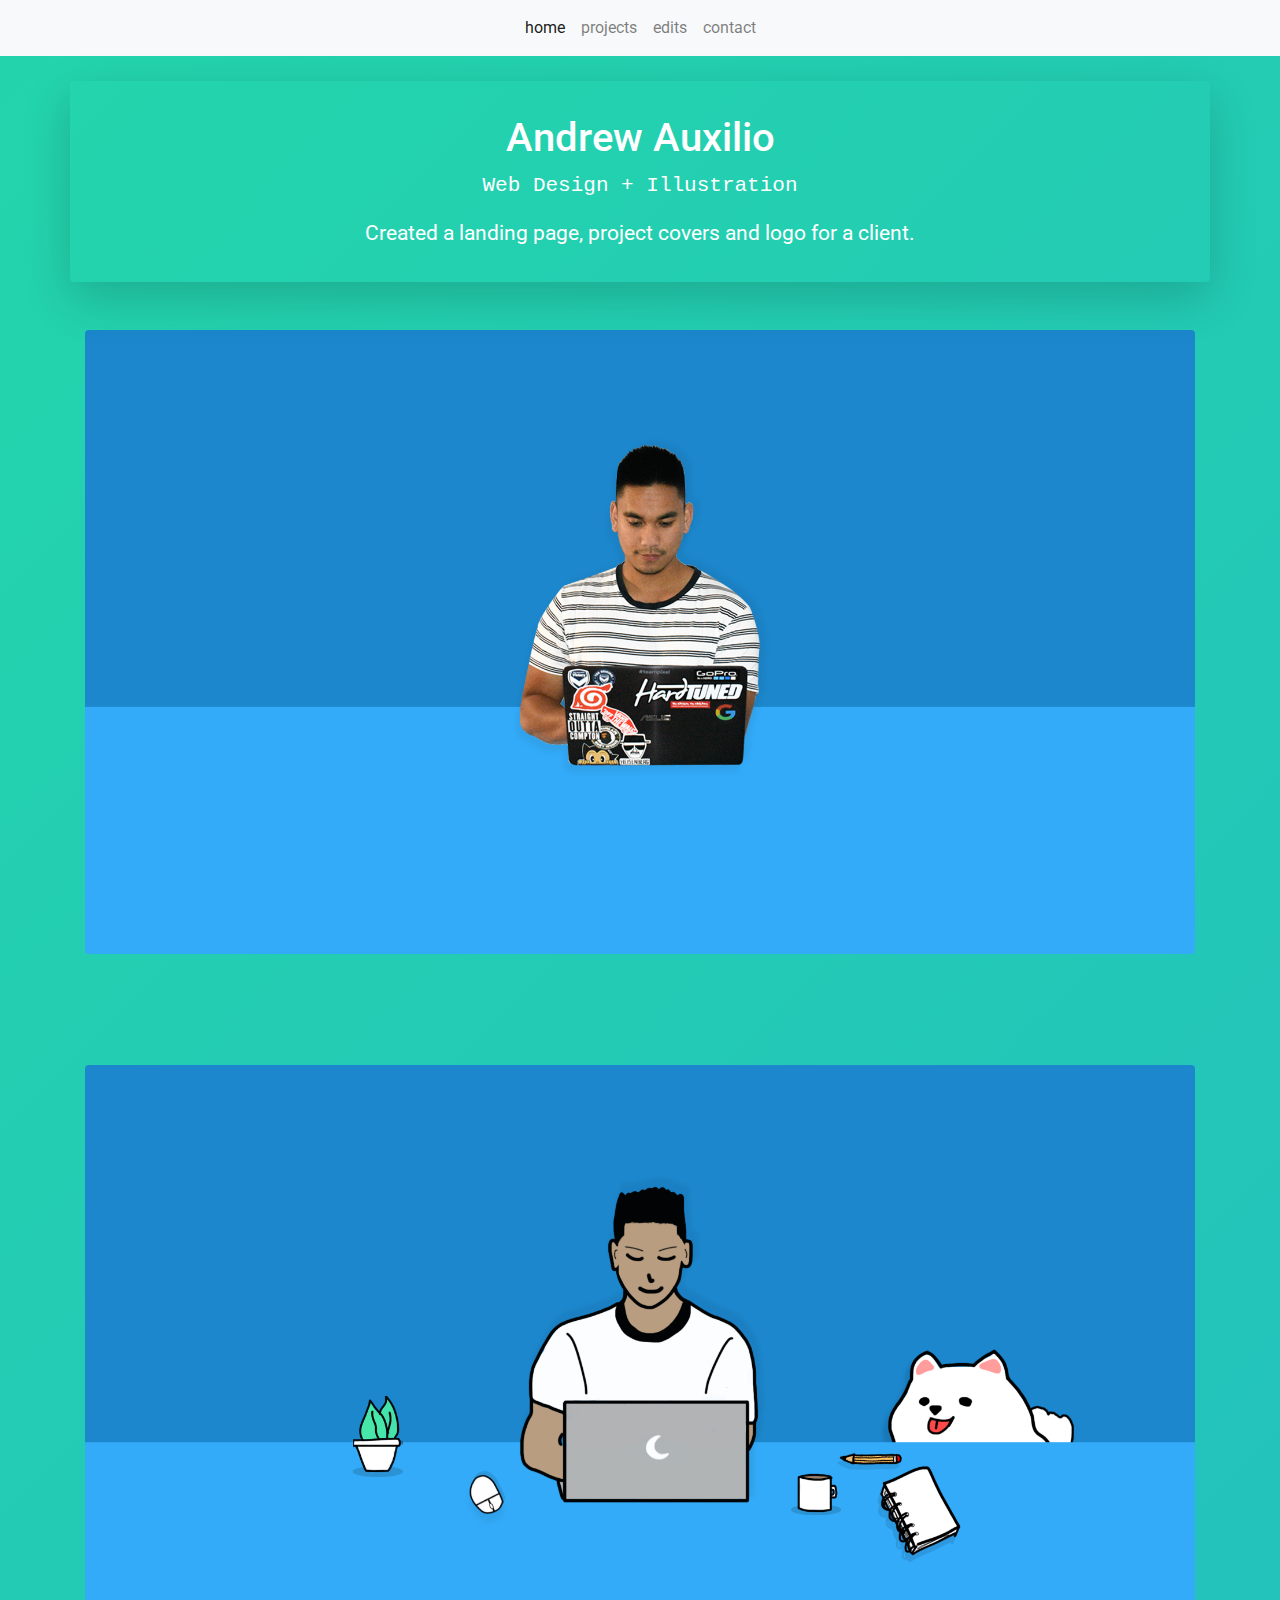
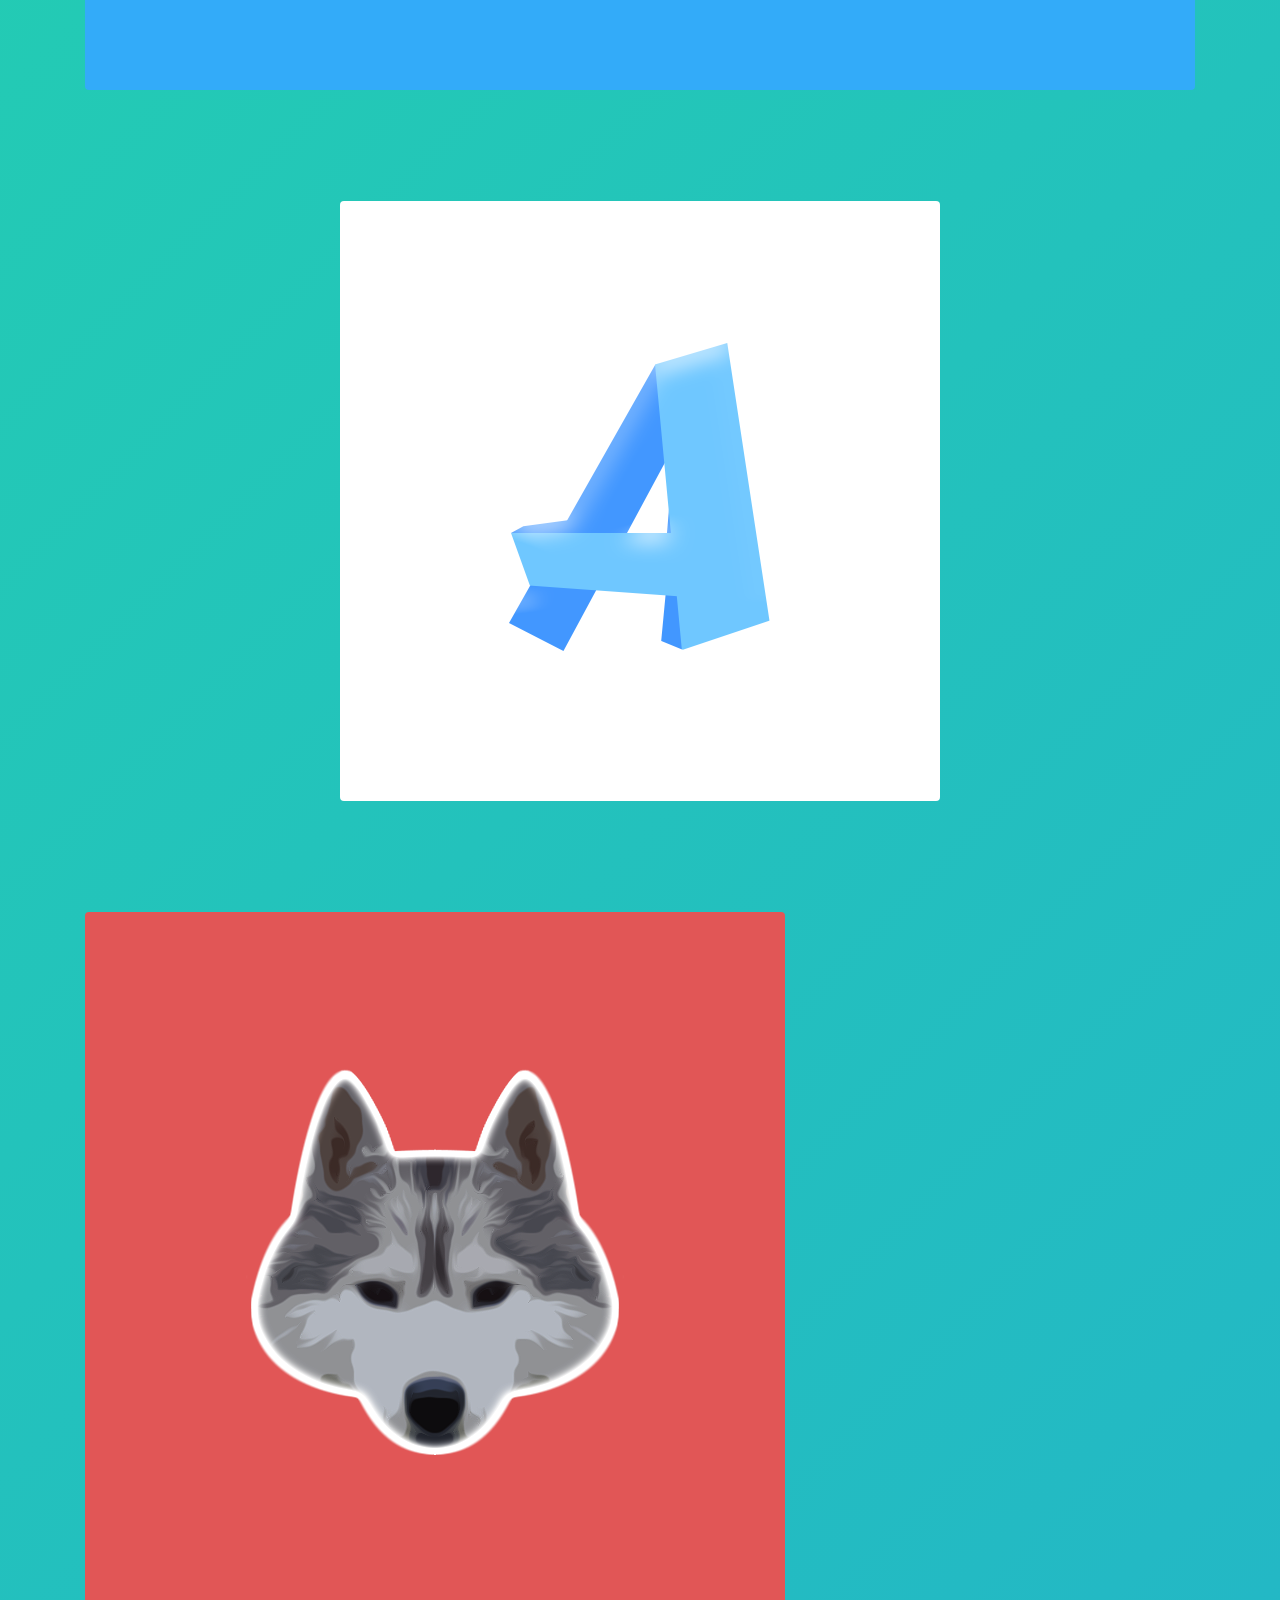
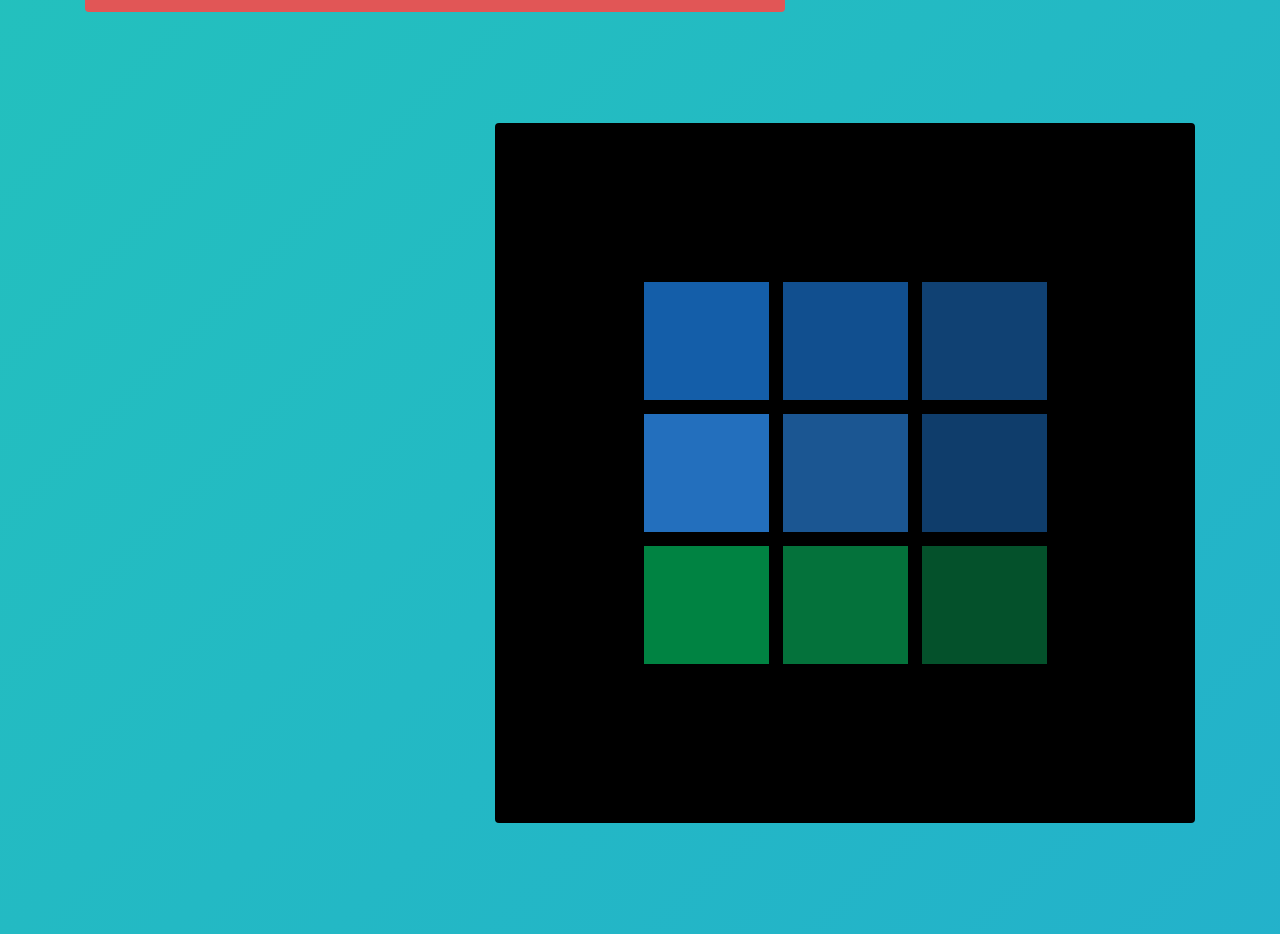
==== andrew_auxilio.html @ acae7324 "updated version v2020" ====
<!-- Amanda Ky Au © 2019 Copyright-->

<!DOCTYPE html>
<html lang="en">
  <head>
    <meta charset="UTF-8" />
    <meta name="viewport" content="width=device-width, initial-scale=1.0" />
    <meta http-equiv="X-UA-Compatible" content="ie=edge" />
    <title>Projects</title>

    <link rel="shortcut icon" href="images/Amanda_Icon.png" />
    <link rel="stylesheet" href="bootstrap.min.css" />
    <link
      href="https://fonts.googleapis.com/css?family=Roboto&display=swap"
      rel="stylesheet"
    />
    <link rel="stylesheet" href="project.css" />
    <link
      rel="stylesheet"
      href="//use.fontawesome.com/releases/v5.0.7/css/all.css"
    />
    <link rel="stylesheet" href="fontawesome.min.css" />
    <link rel="stylesheet" href="all.min.css" />
    <link
      rel="stylesheet"
      href="https://cdnjs.cloudflare.com/ajax/libs/font-awesome/4.7.0/css/font-awesome.min.css"
    />
  </head>
  <body>
    <script src="http://code.jquery.com/jquery-1.12.0.min.js"></script>
    <script src="bootstrap.min.js"></script>
    <script src="project.js"></script>

    <!-- Nav -->

    <nav
      class="navbar navbar-expand-sm navbar-light bg-light"
      data-toggle="affix"
    >
      <div class="mx-auto d-sm-flex d-block flex-sm-nowrap">
        <button
          class="navbar-toggler"
          type="button"
          data-toggle="collapse"
          data-target="#navbarsExample11"
          aria-expanded="false"
          aria-label="Toggle navigation"
        >
          <span class="navbar-toggler-icon"></span>
        </button>
        <div class="collapse navbar-collapse text-center" id="navbarsExample11">
          <ul class="navbar-nav">
            <li class="nav-item active">
              <a class="nav-link" href="index.html">home</a>
            </li>
            <li class="nav-item">
              <a class="nav-link" href="project.html">projects</a>
            </li>
            <li class="nav-item">
              <a class="nav-link" href="edits.html">edits</a>
            </li>
            <li class="nav-item">
              <a class="nav-link" href="contact.html">contact</a>
            </li>
          </ul>
        </div>
      </div>
    </nav>

    <!-- End of Nav -->

    <!-- Andrew Auxilio -->

    <div class="container">
      <div class="row">
        <div class="col-sm-12 shadow-lg p-2 mb-5 rounded">
          <div
            class="container text-center"
            style="margin-bottom: 25px; margin-top: 25px;"
          >
            <h1>Andrew Auxilio</h1>
            <p class="text-monospace">Web Design + Illustration</p>
            <p>
              Created a landing page, project covers and logo for a client.
            </p>
          </div>
        </div>
      </div>
      <img
        class="img-fluid rounded"
        src="images/andrew_IRL.png"
        alt="andrew_IRL"
        style="margin-bottom: 10%;"
      />
      <img
        class="img-fluid rounded"
        src="images/andrew.redo.png"
        alt="andrew.redo"
        style="margin-bottom: 10%;"
      />
      <img
        class="img-fluid rounded"
        src="images/andrew_logo.png"
        alt="andrew_logo"
        style="margin-bottom: 10%;"
      />
      <img
        class="img-fluid rounded float-left"
        src="images/pawfume.png"
        alt="pawfume"
        style="margin-bottom: 10%;"
      />
      <img
        class="img-fluid rounded float-right"
        src="images/dowell.png"
        alt="dowell"
        style="margin-bottom: 10%;"
      />
    </div>

    <!-- End of Andrew Auxilio -->

    <!-- Back to Top -->

    <a
      id="back-to-top"
      href="#"
      class="btn btn-lg back-to-top button"
      role="button"
      title="Click to return on the top page"
      data-toggle="tooltip"
      data-placement="left"
    >
      <i class="fas fa-chevron-up"></i>
    </a>

    <!-- End of Back to Top -->
  </body>
</html>
---- project.css ----
body {
    margin: 0;
    width: 100%;
    height: 100vh;
    font-family: "Roboto", sans-serif;
    color: #fff;
    background: linear-gradient(-45deg, #ee7752, #e589ad, #23a6d5, #23d5ab);
    background-size: 400% 400%;
    animation: gradientBG 15s ease infinite;
}

@keyframes gradientBG {
    0% {
        background-position: 0% 50%;
    }
    50% {
        background-position: 100% 50%;
    }
    100% {
        background-position: 0% 50%;
    }
}
#myBtn {
    display: none; /* Hidden by default */
    position: fixed; /* Fixed/sticky position */
    bottom: 20px; /* Place the button at the bottom of the page */
    right: 30px; /* Place the button 30px from the right */
    z-index: 99; /* Make sure it does not overlap */
    border: none; /* Remove borders */
    outline: none; /* Remove outline */
    background-color: red; /* Set a background color */
    color: white; /* Text color */
    cursor: pointer; /* Add a mouse pointer on hover */
    padding: 15px; /* Some padding */
    border-radius: 10px; /* Rounded corners */
    font-size: 18px; /* Increase font size */
  }
  
  .back-to-top {
    cursor: pointer;
    position: fixed;
    bottom: 20px;
    right: 20px;
    display: none;
    color: white;
  }

  .container {
    margin-top: 25px;
    font-size: 21px;
    text-align: center;
    animation: fadein 3s;
    -moz-animation: fadein 3; /* Firefox */
    -webkit-animation: fadein 3s; /* Safari and Chrome */
    -o-animation: fadein 3s; /* Opera */
}
@keyframes fadein {
    from {
        opacity:0;
    }
    to {
        opacity:1;
    }
}
@-moz-keyframes fadein { /* Firefox */
    from {
        opacity:0;
    }
    to {
        opacity:1;
    }
}
@-webkit-keyframes fadein { /* Safari and Chrome */
    from {
        opacity:0;
    }
    to {
        opacity:1;
    }
}
@-o-keyframes fadein { /* Opera */
    from {
        opacity:0;
    }
    to {
        opacity: 1;
    }
}
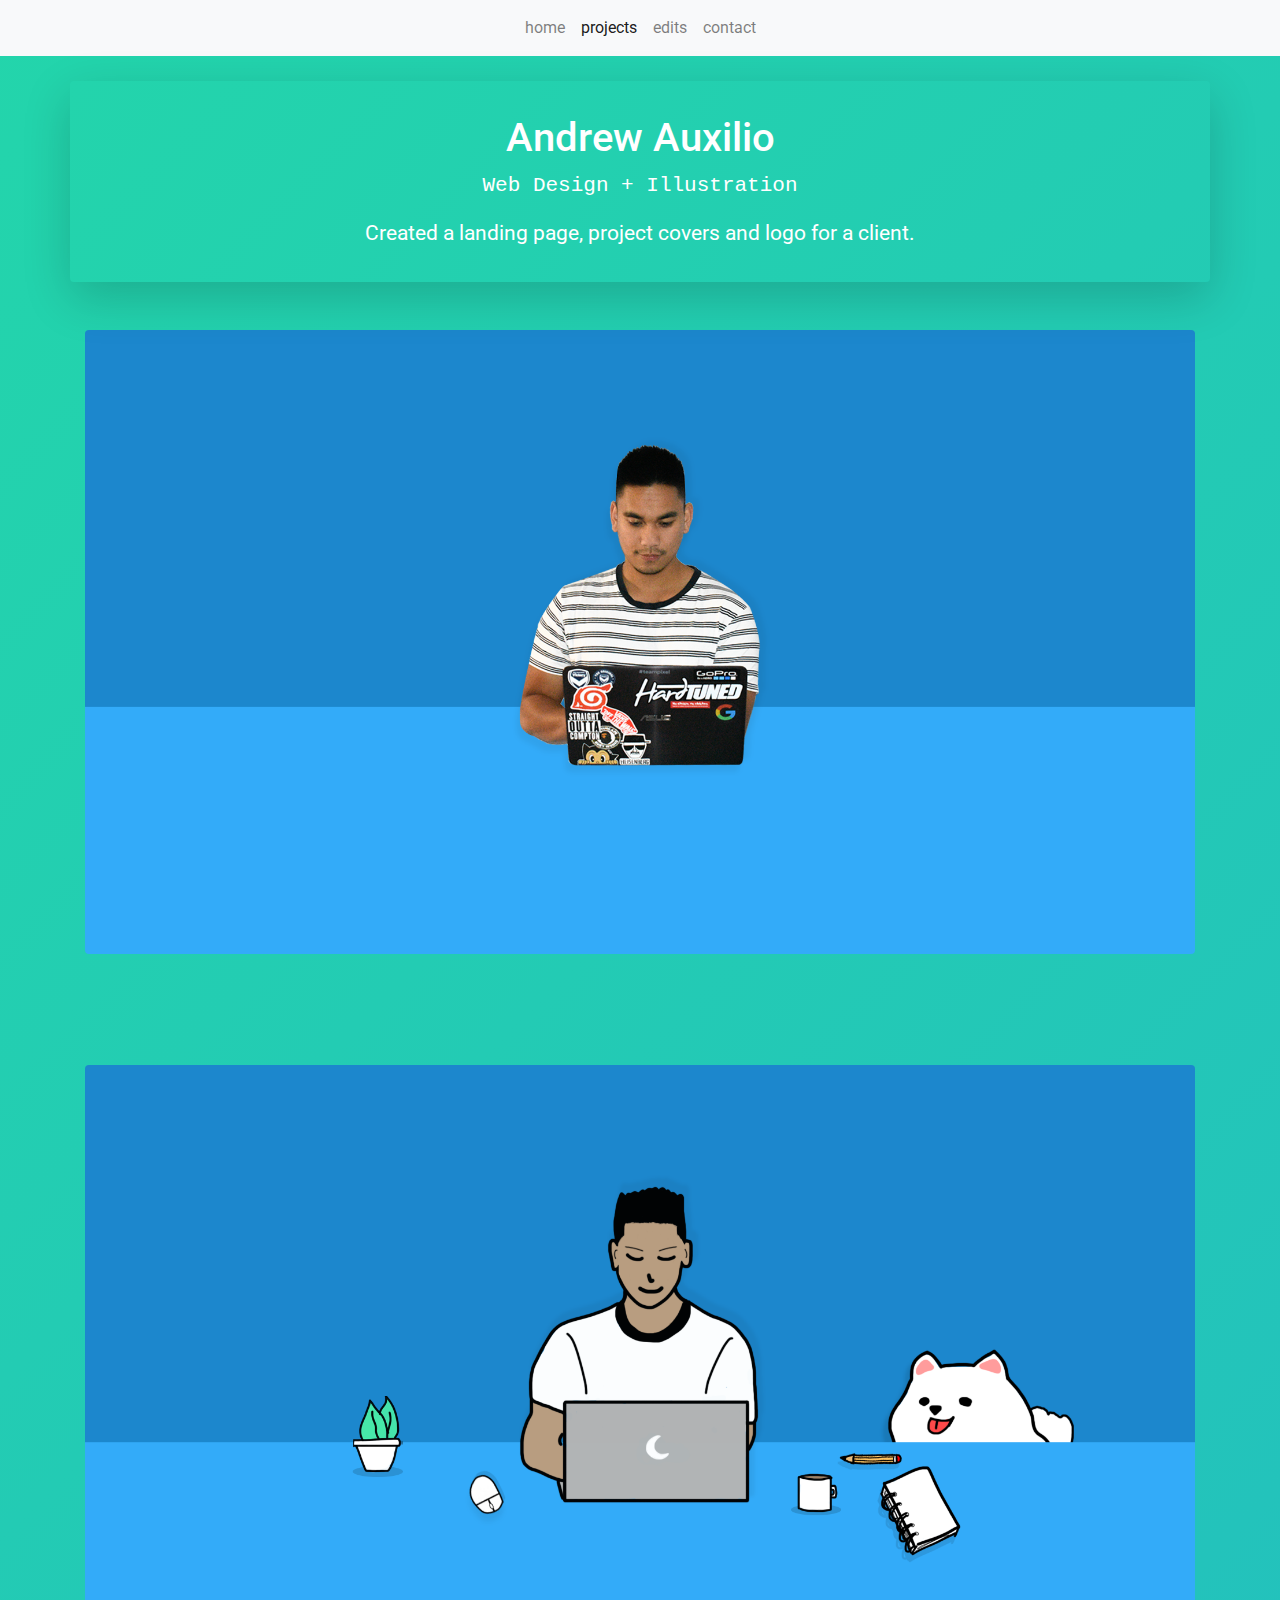
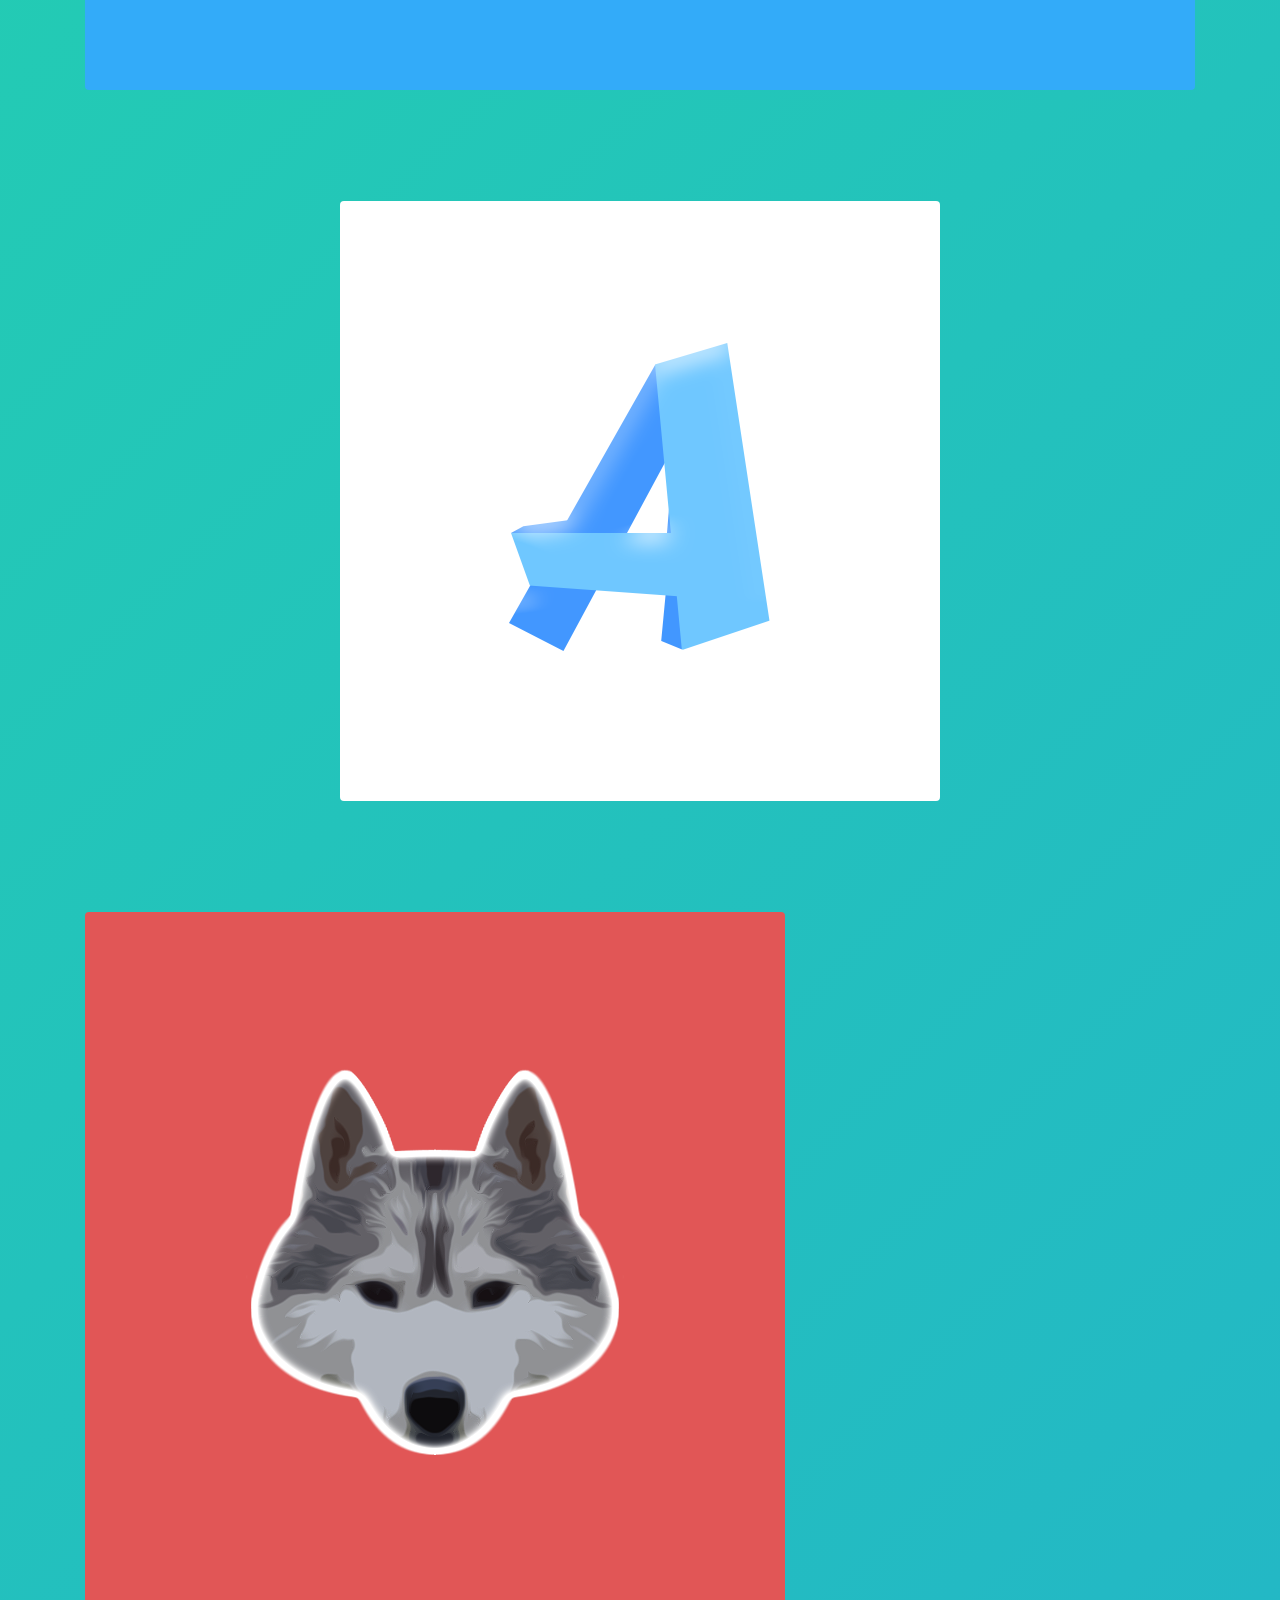
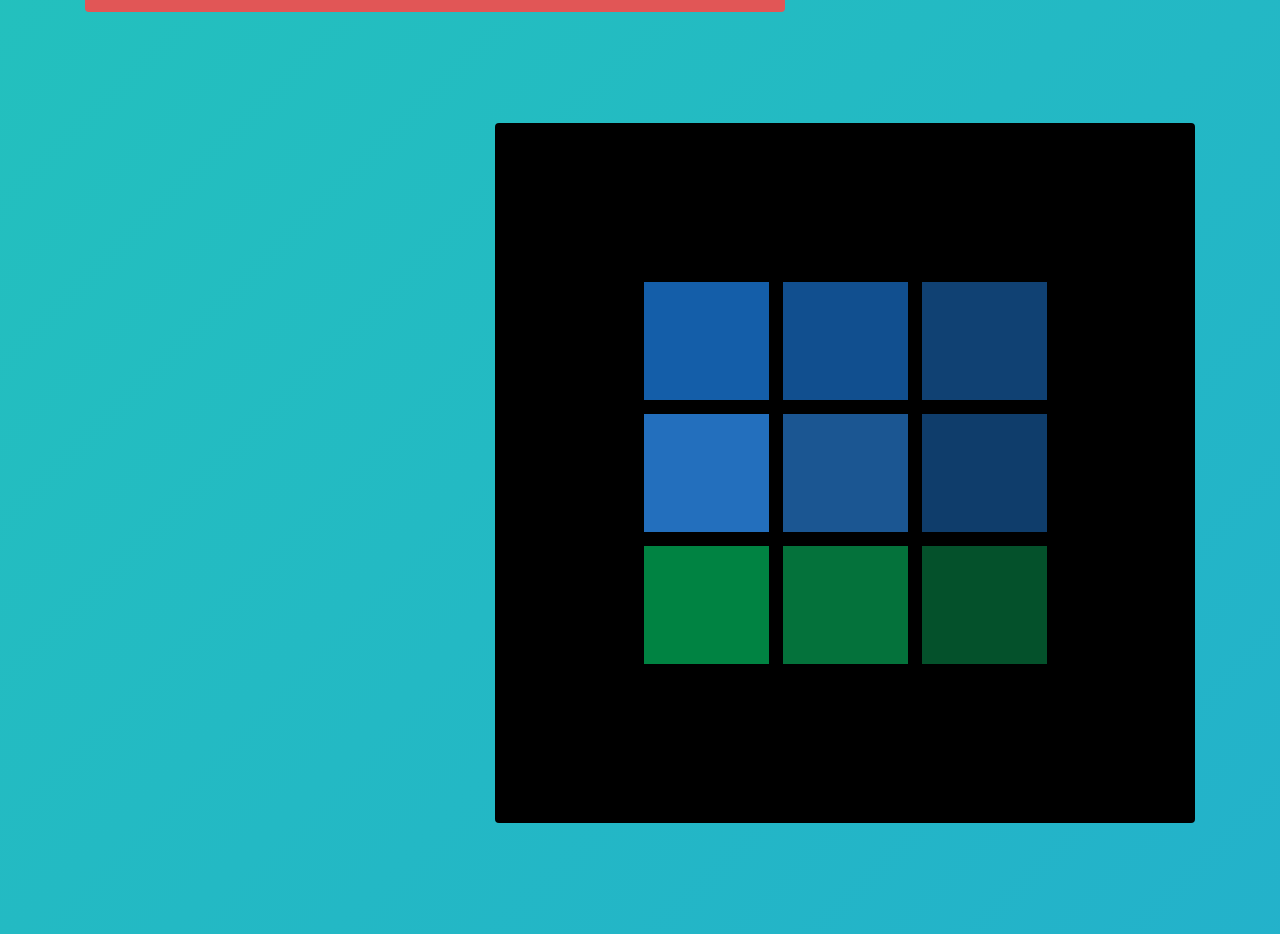
==== commit 78e098d8: "changed nav link active + transparent borders" ====
--- a/andrew_auxilio.html
+++ b/andrew_auxilio.html
@@ -50,10 +50,10 @@
         </button>
         <div class="collapse navbar-collapse text-center" id="navbarsExample11">
           <ul class="navbar-nav">
-            <li class="nav-item active">
+            <li class="nav-item">
               <a class="nav-link" href="index.html">home</a>
             </li>
-            <li class="nav-item">
+            <li class="nav-item active">
               <a class="nav-link" href="project.html">projects</a>
             </li>
             <li class="nav-item">
--- a/project.css
+++ b/project.css
@@ -1,7 +1,7 @@
 body {
     margin: 0;
     width: 100%;
-    height: 100vh;
+    height: 100%;
     font-family: "Roboto", sans-serif;
     color: #fff;
     background: linear-gradient(-45deg, #ee7752, #e589ad, #23a6d5, #23d5ab);
